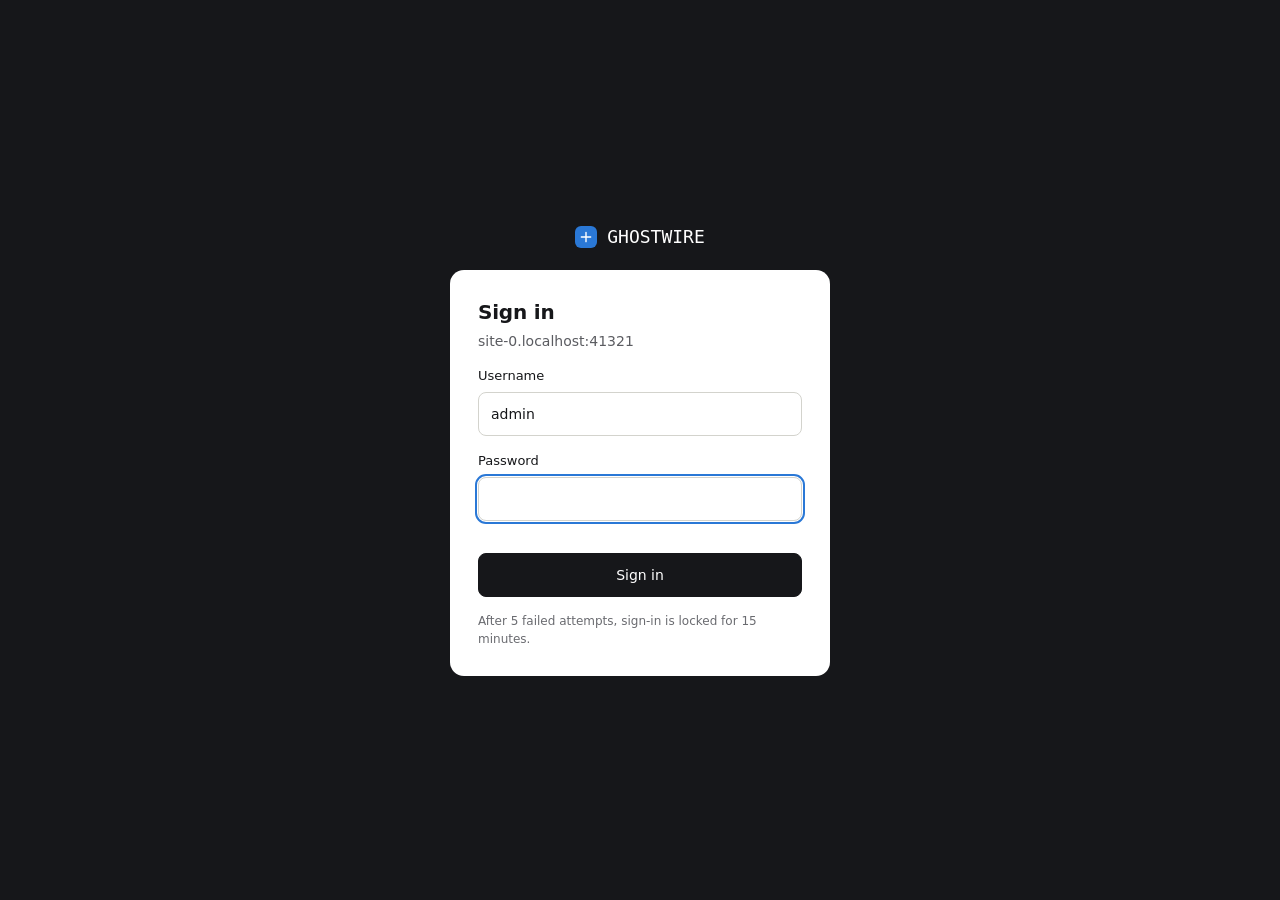
==== index.html @ 9d130f01 "GHOSTWIRE 0.1.2: WireGuard server manager with web UI and API Single Go binary that manages a WireGu" ====
<!doctype html>
<html lang="en">
<head>
<meta charset="utf-8">
<meta name="viewport" content="width=device-width, initial-scale=1">
<meta name="referrer" content="no-referrer">
<title>GHOSTWIRE</title>
<link rel="stylesheet" href="/app.css">
<script src="/app.js" defer></script>
</head>
<body>
<div id="app"><p class="loading-page">Loading…</p></div>
<div class="toasts" id="toasts" role="status" aria-live="polite"></div>
<noscript><p class="loading-page">This interface needs JavaScript.</p></noscript>
</body>
</html>
---- app.css ----
:root {
  --ink: #16171a;
  --ink-2: #5b5c61;
  --ink-3: #6a6b70;
  --ground: #f4f4f1;
  --surface: #fff;
  --line: #e3e3de;
  --line-2: #efefeb;
  --field: #d3d3cd;
  --link: #1c5cab;
  --link-hover: #104281;
  --focus: #2a78d6;
  --down: #2a78d6;
  --down-strong: #1c5cab;
  --up: #eb6834;
  --good: #0ca30c;
  --bad: #d03b3b;
  --bad-ink: #b4232a;
  --warn-bg: #fdf0e1;
  --warn-ink: #7a3d00;
  --grid: #e1e0d9;
  --axis: #c3c2b7;
  --axis-ink: #898781;
  --sans: "IBM Plex Sans", system-ui, -apple-system, "Segoe UI", sans-serif;
  --mono: "IBM Plex Mono", ui-monospace, SFMono-Regular, Menlo, Consolas, monospace;
}

* { box-sizing: border-box; }
html, body { margin: 0; }
body { background: var(--ground); color: var(--ink); font-family: var(--sans); font-size: 14px; line-height: 1.45; }
a { color: var(--link); }
a:hover { color: var(--link-hover); }
:focus-visible { outline: 2px solid var(--focus); outline-offset: 1px; }
[hidden] { display: none !important; }
.mono { font-family: var(--mono); font-size: 13px; }
.muted { color: var(--ink-3); }
.sr { position: absolute; width: 1px; height: 1px; overflow: hidden; clip: rect(0 0 0 0); white-space: nowrap; }

/* shell */
.shell { display: flex; flex-wrap: wrap; min-height: 100vh; }
.side { flex: 1 1 230px; background: var(--ink); color: #c9c9c3; padding: 20px 12px; display: flex; flex-direction: column; gap: 2px; }
.brand { display: flex; align-items: center; gap: 10px; padding: 4px 10px 18px; color: #fff; font-family: var(--mono); font-weight: 500; font-size: 16px; }
.mark { width: 22px; height: 22px; border-radius: 6px; background: var(--down); display: grid; place-items: center; color: #fff; }
.srv { display: flex; align-items: center; gap: 8px; margin: 0 6px 16px; padding: 10px; border: 1px solid #2c2d32; border-radius: 8px; font-size: 12px; color: #c9c9c3; }
.srv strong { color: #fff; font-weight: 500; }
.side a.nav { display: flex; align-items: center; gap: 12px; min-height: 44px; padding: 0 12px; border-radius: 8px; color: #c9c9c3; text-decoration: none; font-weight: 500; }
.side a.nav:hover { background: #222328; color: #fff; }
.side a.nav.on { background: #2a2b31; color: #fff; }
.side .count { margin-left: auto; font-size: 12px; color: #8d8e93; }
.side .foot { margin-top: auto; padding: 16px 12px 0; font-size: 12px; color: #8d8e93; }
.side .foot button { background: none; border: 0; padding: 0; font: inherit; color: #c9c9c3; text-decoration: underline; cursor: pointer; }
.main { flex: 999 1 560px; min-width: 0; padding: 32px 32px 56px; }
.wrap { max-width: 1120px; margin: 0 auto; display: flex; flex-direction: column; gap: 20px; }
@media (max-width: 640px) { .main { padding: 20px 16px 40px; } }

/* page head */
.head { display: flex; flex-wrap: wrap; align-items: flex-end; justify-content: space-between; gap: 12px; }
.actions { display: flex; flex-wrap: wrap; gap: 8px; }
.titleline { display: flex; flex-wrap: wrap; align-items: center; gap: 12px; }
h1 { margin: 0; font-size: 26px; font-weight: 600; letter-spacing: -0.01em; overflow-wrap: anywhere; }
.sub { margin: 4px 0 0; color: var(--ink-2); }
.back { font-size: 13px; margin-bottom: -8px; }

/* cards */
.card { background: var(--surface); border: 1px solid var(--line); border-radius: 12px; padding: 20px; min-width: 0; }
.card.flush { padding: 8px; }
.card h2 { margin: 0; font-size: 16px; font-weight: 600; }
.cardhead { display: flex; flex-wrap: wrap; justify-content: space-between; align-items: baseline; gap: 8px; }
.card.flush .cardhead { padding: 12px 12px 0; }
.lead { margin: 4px 0 16px; color: var(--ink-2); font-size: 13px; }
.tiles { display: grid; grid-template-columns: repeat(auto-fit, minmax(220px, 1fr)); gap: 16px; }
.tile .k { color: var(--ink-2); font-size: 13px; }
.tile .v { font-size: 30px; font-weight: 600; margin-top: 6px; letter-spacing: -0.01em; display: flex; align-items: center; gap: 10px; }
.tile .v small { font-size: 18px; color: var(--ink-3); font-weight: 500; }
.tile .s { font-size: 13px; color: var(--ink-2); margin-top: 2px; }
.cols { display: grid; grid-template-columns: repeat(auto-fit, minmax(340px, 1fr)); gap: 20px; }
.split { display: flex; flex-wrap: wrap; gap: 20px; align-items: flex-start; }
.split > .grow { flex: 3 1 440px; min-width: 0; }
.split > .aside { flex: 2 1 340px; min-width: 0; }

/* buttons */
.btn { display: inline-flex; align-items: center; justify-content: center; gap: 8px; min-height: 40px; padding: 0 16px; border-radius: 8px; border: 1px solid var(--field); background: var(--surface); color: var(--ink); font: inherit; font-weight: 500; cursor: pointer; text-decoration: none; white-space: nowrap; }
.btn:hover { background: var(--ground); color: var(--ink); }
.btn:disabled { opacity: .5; cursor: default; }
.btn.primary { background: var(--ink); border-color: var(--ink); color: #fff; }
.btn.primary:hover { background: #2a2b31; color: #fff; }
.btn.danger { color: var(--bad-ink); border-color: #ecc4c1; }
.btn.danger:hover { background: #fbefee; color: var(--bad-ink); }
.btn.small { min-height: 36px; padding: 0 12px; }
.pill { min-height: 36px; padding: 0 14px; border-radius: 999px; border: 1px solid var(--field); background: var(--surface); font: inherit; font-size: 13px; font-weight: 500; color: #3d3e42; cursor: pointer; }
.pill.on { background: var(--ink); border-color: var(--ink); color: #fff; }
.pills { display: flex; flex-wrap: wrap; gap: 6px; }

/* status */
.badge { display: inline-flex; align-items: center; gap: 6px; font-size: 12px; font-weight: 500; padding: 3px 10px; border-radius: 999px; background: #efefeb; color: #3d3e42; white-space: nowrap; }
.dot { width: 8px; height: 8px; border-radius: 50%; background: #9a9b97; display: inline-block; flex: none; }
.dot.ok { background: var(--good); }
.dot.off { background: transparent; border: 1.5px solid #9a9b97; }
.dot.bad { background: var(--bad); }
.dot.big { width: 10px; height: 10px; }
.tag { display: inline-block; font-size: 11px; font-weight: 600; padding: 2px 8px; border-radius: 999px; background: var(--warn-bg); color: var(--warn-ink); margin-left: 6px; vertical-align: 1px; }
.notice { display: flex; gap: 10px; align-items: flex-start; padding: 12px 14px; border-radius: 10px; background: var(--warn-bg); color: var(--warn-ink); font-size: 13px; }
.notice.err { background: #fbefee; color: var(--bad-ink); }
.notice .btn { margin-left: auto; }

/* tables */
.tbl { overflow-x: auto; }
table { width: 100%; border-collapse: collapse; min-width: 720px; }
table.narrow { min-width: 520px; }
th { text-align: left; font-size: 12px; font-weight: 600; color: var(--ink-2); padding: 10px 12px; border-bottom: 1px solid var(--line); white-space: nowrap; }
td { padding: 12px; border-bottom: 1px solid var(--line-2); vertical-align: middle; }
tr:last-child td { border-bottom: 0; }
.num { text-align: right; font-variant-numeric: tabular-nums; white-space: nowrap; }
td .note { font-size: 12px; color: var(--ink-3); }
.empty { padding: 24px 12px; margin: 0; text-align: center; color: var(--ink-3); }

/* forms */
.field { display: flex; flex-direction: column; gap: 6px; min-width: 0; }
.field > label, .legend { font-size: 13px; font-weight: 500; }
input, select, textarea { font: inherit; min-height: 40px; padding: 8px 12px; border: 1px solid var(--field); border-radius: 8px; background: var(--surface); color: var(--ink); width: 100%; }
textarea { min-height: 120px; font-family: var(--mono); font-size: 12px; }
input[readonly] { background: #f7f7f4; color: var(--ink-2); }
.hint { font-size: 12px; color: var(--ink-3); }
.grid { display: grid; grid-template-columns: repeat(auto-fit, minmax(240px, 1fr)); gap: 16px 20px; }
.row { display: flex; gap: 8px; }
.row > input { flex: 1; min-width: 0; }
.check { display: flex; align-items: flex-start; gap: 10px; font-size: 14px; cursor: pointer; }
.check input, .opt input { width: 18px; height: 18px; min-height: 0; margin: 2px 0 0; accent-color: var(--ink); flex: none; }
.sw { width: 18px; height: 18px; min-height: 0; margin: 0; accent-color: var(--ink); }
fieldset { border: 0; margin: 0; padding: 0; min-width: 0; display: flex; flex-direction: column; gap: 8px; }
.opt { display: flex; gap: 10px; align-items: flex-start; padding: 12px; border: 1px solid var(--line); border-radius: 10px; cursor: pointer; }
.opt:has(input:checked) { border-color: var(--ink); background: #fafaf8; }
.opt strong { font-weight: 500; }
.formfoot { display: flex; justify-content: flex-end; flex-wrap: wrap; gap: 8px; margin-top: 20px; }
.section { margin-top: 24px; }

/* key/value lists */
.kv { display: grid; grid-template-columns: 140px minmax(0, 1fr); gap: 10px 16px; margin: 16px 0 0; font-size: 13px; }
.kv dt { color: var(--ink-2); }
.kv dd { margin: 0; min-width: 0; overflow-wrap: anywhere; }

/* checks */
.chk { display: flex; gap: 10px; align-items: center; padding: 10px 0; border-bottom: 1px solid var(--line-2); font-size: 13px; }
.chk:last-child { border-bottom: 0; }
.chk b { font-weight: 500; min-width: 160px; }

/* activity */
.ev { display: flex; gap: 12px; padding: 10px 0; border-bottom: 1px solid var(--line-2); font-size: 13px; }
.ev:last-child { border-bottom: 0; }
.ev time { flex: none; width: 72px; white-space: nowrap; color: var(--ink-3); font-variant-numeric: tabular-nums; }

/* chart */
.legend-row { display: flex; flex-wrap: wrap; gap: 16px; margin-top: 6px; font-size: 13px; color: var(--ink-2); }
.legend-row strong { color: var(--ink); }
.key { display: inline-block; width: 12px; height: 12px; border-radius: 3px; vertical-align: -1px; margin-right: 6px; }
.key.down { background: var(--down); }
.key.up { background: var(--up); }
.readout { min-height: 22px; margin-top: 14px; font-size: 13px; color: var(--ink-2); }
.readout strong { color: var(--ink); font-weight: 600; }
.chart { position: relative; height: 200px; margin-top: 6px; }
.chart.small { height: 180px; margin-top: 18px; }
.chart .gl { position: absolute; left: 0; right: 0; border-top: 1px solid var(--grid); }
.chart .gl.top { top: 0; }
.chart .gl.mid { top: 50%; }
.chart .gl.base { bottom: 0; border-color: var(--axis); }
.chart .yl { position: absolute; left: 0; font-size: 11px; color: var(--axis-ink); }
.chart .yl.top { top: -9px; }
.chart .yl.mid { top: calc(50% - 9px); }
.chart .bars { position: absolute; left: 56px; right: 0; top: 0; bottom: 1px; display: flex; gap: 2px; }
.chart .grp { flex: 1; min-width: 0; height: 100%; display: flex; align-items: flex-end; gap: 2px; padding: 0 1px; border: 0; background: transparent; cursor: default; border-radius: 4px; }
.chart .grp.on { background: #f0efec; }
.chart .grp span { display: block; flex: 1; min-width: 0; border-radius: 4px 4px 0 0; }
.chart .grp span.down { background: var(--down); }
.chart .grp span.up { background: var(--up); }
.chart .grp span.total { background: var(--down); }
.chart .grp.on span.total { background: var(--down-strong); }
.xaxis { display: flex; justify-content: space-between; margin: 8px 0 0 56px; font-size: 11px; color: var(--axis-ink); }
.chart.loading { opacity: .5; }

/* config / log blocks */
pre.code, pre.log { margin: 0; padding: 14px; background: var(--ink); color: #e6e6e1; border-radius: 10px; font-family: var(--mono); font-size: 12px; line-height: 1.6; overflow-x: auto; white-space: pre; }
pre.log { line-height: 1.7; max-height: 420px; overflow-y: auto; }
.qr { width: 220px; height: 220px; border-radius: 10px; border: 1px solid var(--line); image-rendering: pixelated; background: #fff; }
.ph { display: grid; place-items: center; width: 200px; height: 200px; border: 1.5px dashed #b9b9b3; border-radius: 10px; color: var(--ink-3); font-size: 13px; text-align: center; background: #fafaf8; }

/* apply bar */
.applybar { position: sticky; bottom: 16px; display: flex; flex-wrap: wrap; gap: 12px; align-items: center; justify-content: space-between; padding: 14px 16px; background: var(--ink); color: #e6e6e1; border-radius: 12px; z-index: 5; }
.applybar .btn { border-color: #3a3b41; background: #2a2b31; color: #fff; }
.applybar .btn.primary { background: #fff; color: var(--ink); border-color: #fff; }

/* dialog */
dialog { border: 0; border-radius: 14px; padding: 0; width: min(640px, calc(100vw - 32px)); max-height: calc(100vh - 32px); color: var(--ink); box-shadow: 0 20px 60px rgba(0,0,0,.25); }
dialog::backdrop { background: rgba(22, 23, 26, .55); }
.dlg { padding: 24px; display: flex; flex-direction: column; gap: 16px; }
.dlg h2 { margin: 0; font-size: 18px; font-weight: 600; }
.dlg p { margin: 0; color: var(--ink-2); }
.dlg .foot { display: flex; justify-content: flex-end; flex-wrap: wrap; gap: 8px; }
.qrrow { display: flex; flex-wrap: wrap; gap: 16px; align-items: center; }
.qrrow .col { display: flex; flex-direction: column; gap: 8px; }

/* toast */
.toasts { position: fixed; right: 16px; bottom: 16px; display: flex; flex-direction: column; gap: 8px; z-index: 50; max-width: calc(100vw - 32px); }
.toast { background: var(--ink); color: #fff; padding: 12px 16px; border-radius: 10px; font-size: 13px; box-shadow: 0 8px 24px rgba(0,0,0,.2); max-width: 420px; }
.toast.err { background: var(--bad-ink); }

/* login */
.loginpage { min-height: 100vh; display: grid; place-items: center; padding: 32px 16px; background: var(--ink); }
.loginbox { width: 100%; max-width: 380px; display: flex; flex-direction: column; gap: 20px; }
.loginbox .brand { justify-content: center; font-size: 18px; padding: 0; }
.loginform { background: var(--surface); border-radius: 14px; padding: 28px; display: flex; flex-direction: column; gap: 16px; }
.loginform h1 { font-size: 20px; }
.loginform input { min-height: 44px; }
.loginform .btn { min-height: 44px; width: 100%; }
.loginform .hint { margin: 0; }
.err-text { color: var(--bad-ink); font-size: 13px; margin: 0; }
.loading-page { padding: 40px; color: var(--ink-3); }
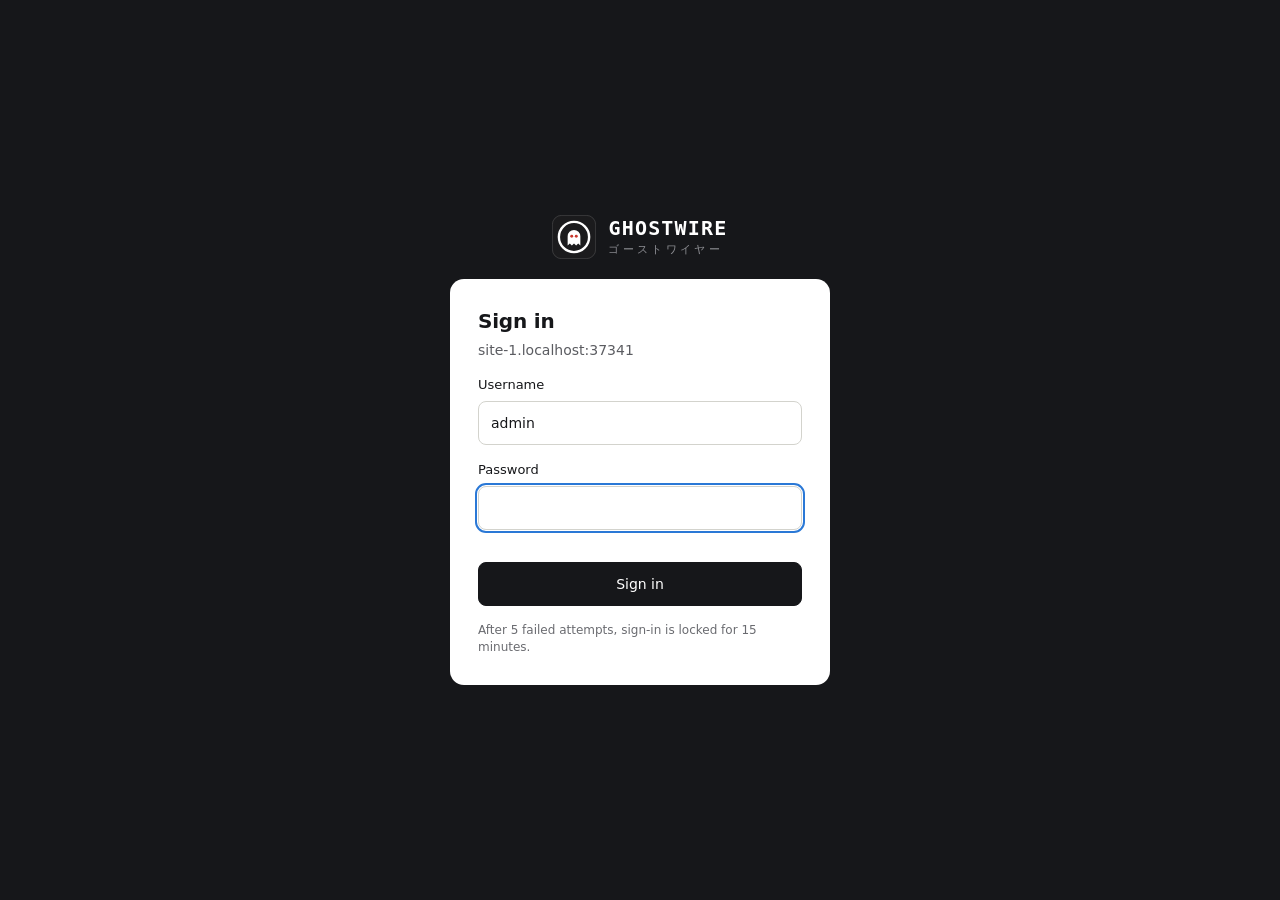
==== commit 8d380bd1: "Add Kamon logo as favicon and brand mark; fix MTU and UI issues - Kamon logo (crest ring around the " ====
--- a/index.html
+++ b/index.html
@@ -5,6 +5,8 @@
 <meta name="viewport" content="width=device-width, initial-scale=1">
 <meta name="referrer" content="no-referrer">
 <title>GHOSTWIRE</title>
+<link rel="icon" href="/favicon.svg" type="image/svg+xml">
+<link rel="apple-touch-icon" href="/apple-touch-icon.png">
 <link rel="stylesheet" href="/app.css">
 <script src="/app.js" defer></script>
 </head>
--- a/app.css
+++ b/app.css
@@ -39,8 +39,10 @@
 /* shell */
 .shell { display: flex; flex-wrap: wrap; min-height: 100vh; }
 .side { flex: 1 1 230px; background: var(--ink); color: #c9c9c3; padding: 20px 12px; display: flex; flex-direction: column; gap: 2px; }
-.brand { display: flex; align-items: center; gap: 10px; padding: 4px 10px 18px; color: #fff; font-family: var(--mono); font-weight: 500; font-size: 16px; }
-.mark { width: 22px; height: 22px; border-radius: 6px; background: var(--down); display: grid; place-items: center; color: #fff; }
+.brand { display: flex; align-items: center; gap: 12px; padding: 4px 10px 18px; color: #fff; }
+.brand svg { flex: none; }
+.brand .wm { font-family: var(--mono); font-weight: 600; font-size: 16px; letter-spacing: 0.06em; line-height: 1.2; }
+.brand .kana { font-family: "Hiragino Sans", "Yu Gothic", "Noto Sans JP", system-ui, sans-serif; font-size: 10px; letter-spacing: 0.3em; color: #8d8e93; margin-top: 2px; }
 .srv { display: flex; align-items: center; gap: 8px; margin: 0 6px 16px; padding: 10px; border: 1px solid #2c2d32; border-radius: 8px; font-size: 12px; color: #c9c9c3; }
 .srv strong { color: #fff; font-weight: 500; }
 .side a.nav { display: flex; align-items: center; gap: 12px; min-height: 44px; padding: 0 12px; border-radius: 8px; color: #c9c9c3; text-decoration: none; font-weight: 500; }
@@ -206,7 +208,9 @@
 /* login */
 .loginpage { min-height: 100vh; display: grid; place-items: center; padding: 32px 16px; background: var(--ink); }
 .loginbox { width: 100%; max-width: 380px; display: flex; flex-direction: column; gap: 20px; }
-.loginbox .brand { justify-content: center; font-size: 18px; padding: 0; }
+.loginbox .brand { justify-content: center; padding: 0; }
+.loginbox .brand .wm { font-size: 20px; }
+.loginbox .brand .kana { font-size: 11px; }
 .loginform { background: var(--surface); border-radius: 14px; padding: 28px; display: flex; flex-direction: column; gap: 16px; }
 .loginform h1 { font-size: 20px; }
 .loginform input { min-height: 44px; }
